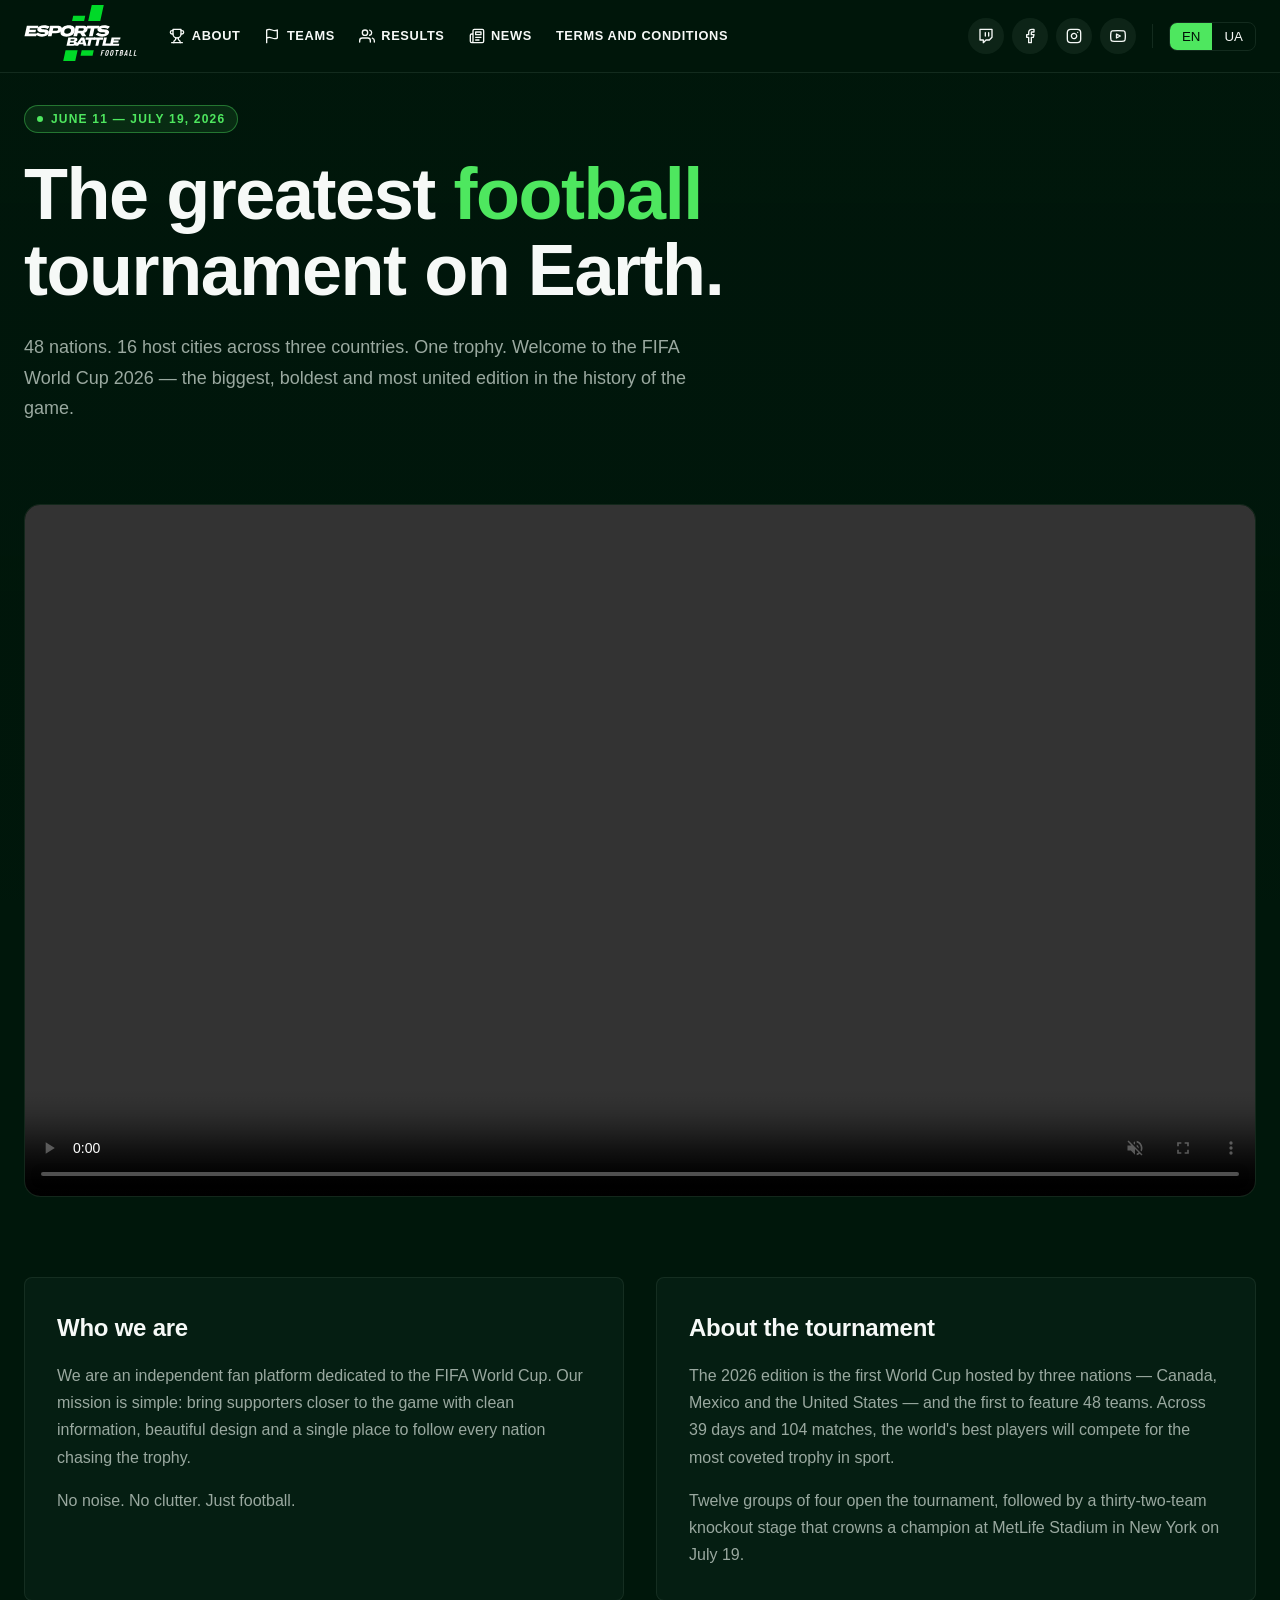
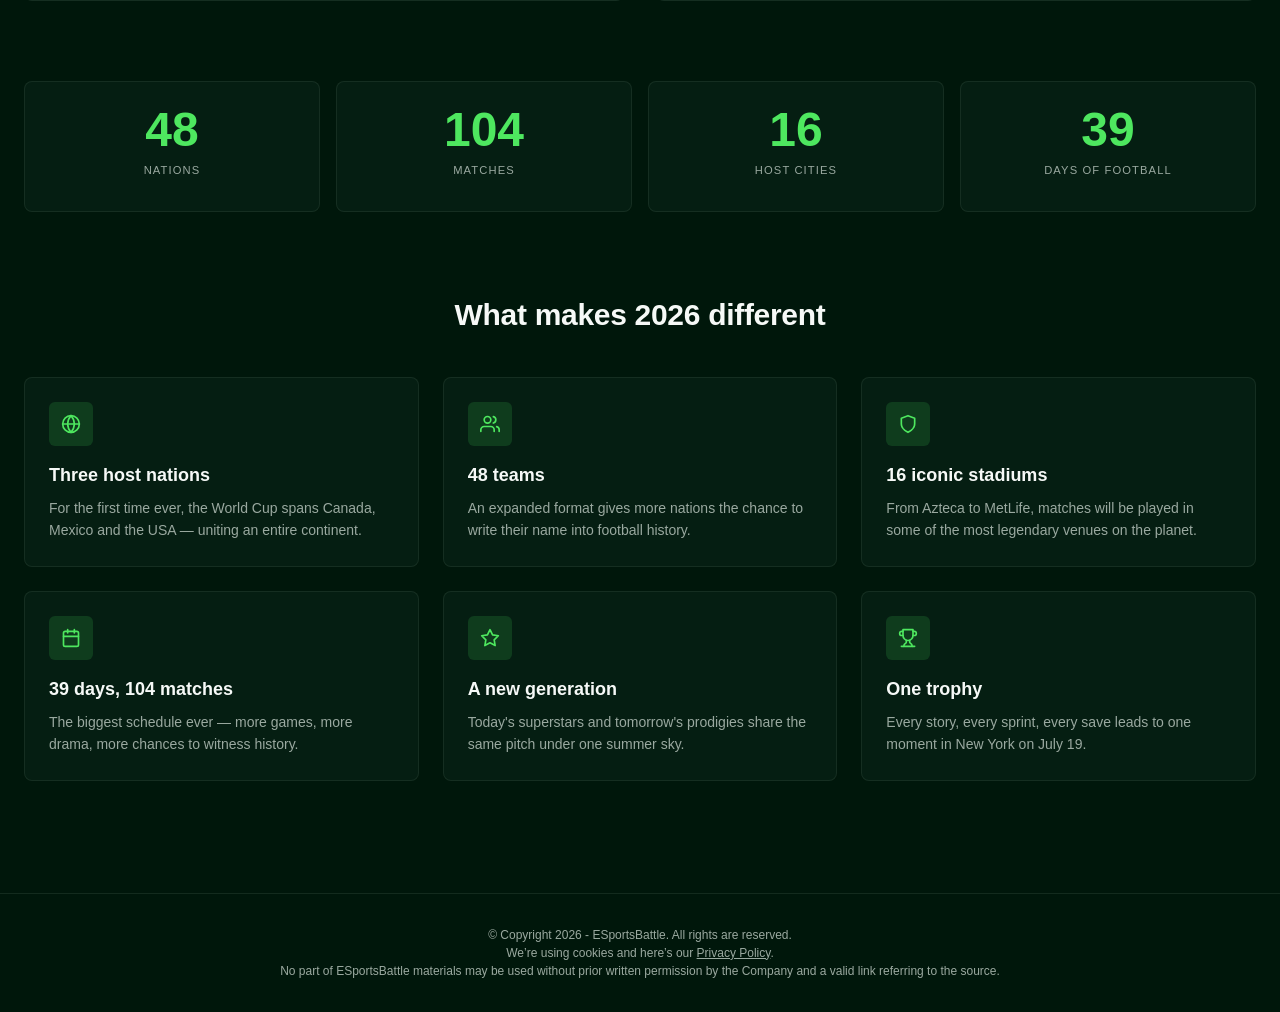
==== html/index.html @ b27f386c "1" ====
<!DOCTYPE html>
<html lang="en">
<head>
  <meta charset="UTF-8" />
  <meta name="viewport" content="width=device-width, initial-scale=1.0" />
  <title>ESportsBattle World Cup Championship 2026</title>
  <meta name="description" content="Discover the FIFA World Cup 2026: 48 nations, 16 host cities across three countries, and one month of unforgettable football." />
  <link rel="icon" type="image/svg+xml" href="../assets/favico.ico" />
  <link rel="stylesheet" href="../css/styles.css" />
</head>
<body id="top">

  <div class="bg-fixed"></div>

  <header>
    <div class="header-inner">
      <a href="#top" class="logo" onclick="window.scrollTo({top:0,behavior:'smooth'});return false;">
        <img src="../assets/logo.svg" alt="Sportsbattle" />
      </a>

      <nav>
        <a href="#">
          <svg viewBox="0 0 24 24" fill="none" stroke="currentColor" stroke-width="2" stroke-linecap="round" stroke-linejoin="round">
            <path d="M6 9H4.5a2.5 2.5 0 0 1 0-5H6"/><path d="M18 9h1.5a2.5 2.5 0 0 0 0-5H18"/>
            <path d="M4 22h16"/><path d="M10 14.66V17c0 .55-.47.98-.97 1.21C7.85 18.75 7 20.24 7 22"/>
            <path d="M14 14.66V17c0 .55.47.98.97 1.21C16.15 18.75 17 20.24 17 22"/>
            <path d="M18 2H6v7a6 6 0 0 0 12 0V2z"/>
          </svg>
          ABOUT
        </a>
        <a href="teams.html">
          <svg viewBox="0 0 24 24" fill="none" stroke="currentColor" stroke-width="2" stroke-linecap="round" stroke-linejoin="round">
            <path d="M4 15s1-1 4-1 5 2 8 2 4-1 4-1V3s-1 1-4 1-5-2-8-2-4 1-4 1z"/><line x1="4" y1="22" x2="4" y2="15"/>
          </svg>
          TEAMS
        </a>
        <a href="players.html">
          <svg viewBox="0 0 24 24" fill="none" stroke="currentColor" stroke-width="2" stroke-linecap="round" stroke-linejoin="round">
            <path d="M17 21v-2a4 4 0 0 0-4-4H5a4 4 0 0 0-4 4v2"/><circle cx="9" cy="7" r="4"/>
            <path d="M23 21v-2a4 4 0 0 0-3-3.87"/><path d="M16 3.13a4 4 0 0 1 0 7.75"/>
          </svg>
          RESULTS
        </a>
        <a href="#">
          <svg viewBox="0 0 24 24" fill="none" stroke="currentColor" stroke-width="2" stroke-linecap="round" stroke-linejoin="round">
            <path d="M4 22h16a2 2 0 0 0 2-2V4a2 2 0 0 0-2-2H8a2 2 0 0 0-2 2v16a2 2 0 0 1-2 2Zm0 0a2 2 0 0 1-2-2v-9c0-1.1.9-2 2-2h2"/>
            <path d="M18 14h-8"/><path d="M15 18h-5"/><path d="M10 6h8v4h-8V6Z"/>
          </svg>
          NEWS
        </a>
        <a href="#">TERMS AND CONDITIONS</a>
      </nav>

      <div class="header-actions">
        <div class="social-links">
          <a href="https://twitch.tv" target="_blank" rel="noopener noreferrer" class="social-btn" aria-label="Twitch">
            <svg viewBox="0 0 24 24" fill="none" stroke="currentColor" stroke-width="2" stroke-linecap="round" stroke-linejoin="round">
              <path d="M21 2H3v16h5v4l4-4h5l4-4V2z"/><path d="M11 7v5M16 7v5"/>
            </svg>
          </a>
          <a href="https://www.facebook.com/ESportsBattle.Official" target="_blank" rel="noopener noreferrer" class="social-btn" aria-label="Facebook">
            <svg viewBox="0 0 24 24" fill="none" stroke="currentColor" stroke-width="2" stroke-linecap="round" stroke-linejoin="round">
              <path d="M18 2h-3a5 5 0 0 0-5 5v3H7v4h3v8h4v-8h3l1-4h-4V7a1 1 0 0 1 1-1h3z"/>
            </svg>
          </a>
          <a href="https://www.instagram.com/esportsbattle.official" target="_blank" rel="noopener noreferrer" class="social-btn" aria-label="Instagram">
            <svg viewBox="0 0 24 24" fill="none" stroke="currentColor" stroke-width="2" stroke-linecap="round" stroke-linejoin="round">
              <rect x="2" y="2" width="20" height="20" rx="5" ry="5"/>
              <path d="M16 11.37A4 4 0 1 1 12.63 8 4 4 0 0 1 16 11.37z"/>
              <line x1="17.5" y1="6.5" x2="17.51" y2="6.5"/>
            </svg>
          </a>
          <a href="https://www.youtube.com/channel/UCHNQsFRH6XcjrdtbL4humHQ" target="_blank" rel="noopener noreferrer" class="social-btn" aria-label="YouTube">
            <svg viewBox="0 0 24 24" fill="none" stroke="currentColor" stroke-width="2" stroke-linecap="round" stroke-linejoin="round">
              <path d="M22.54 6.42a2.78 2.78 0 0 0-1.95-1.96C18.88 4 12 4 12 4s-6.88 0-8.59.46a2.78 2.78 0 0 0-1.95 1.96A29 29 0 0 0 1 12a29 29 0 0 0 .46 5.58A2.78 2.78 0 0 0 3.41 19.54C5.12 20 12 20 12 20s6.88 0 8.59-.46a2.78 2.78 0 0 0 1.95-1.96A29 29 0 0 0 23 12a29 29 0 0 0-.46-5.58z"/>
              <polygon points="9.75 15.02 15.5 12 9.75 8.98 9.75 15.02"/>
            </svg>
          </a>
        </div>
        <div class="divider"></div>
        <div class="lang-switcher">
          <button class="lang-btn active" data-lang="EN">EN</button>
          <button class="lang-btn" data-lang="UA">UA</button>
        </div>
      </div>
    </div>
  </header>

  <section class="hero">
    <div class="hero-inner">
      <div class="badge">
        <span class="badge-dot"></span>
        <span id="badge-text">June 11 — July 19, 2026</span>
      </div>
      <h1 id="hero-title">The greatest <span>football</span> tournament on Earth.</h1>
      <p id="hero-desc">
        48 nations. 16 host cities across three countries. One trophy.
        Welcome to the FIFA World Cup 2026 — the biggest, boldest and most
        united edition in the history of the game.
      </p>
    </div>
  </section>

  <section class="video-section container">
    <div class="video-wrapper">
      <video autoplay muted loop controls playsinline>
        <source src="../assets/promo.mp4" type="video/mp4">
      </video>
      <div class="video-placeholder" style="display:none">
        <div class="video-play-icon">
          <svg viewBox="0 0 24 24" fill="currentColor">
            <polygon points="5 3 19 12 5 21 5 3"/>
          </svg>
        </div>
        <p class="video-placeholder-text">Video coming soon</p>
      </div>
    </div> 
  </section>

  <section class="about container">
    <div class="about-grid">
      <div class="card">
        <h2 id="who-title">Who we are</h2>
        <p id="who-p1">We are an independent fan platform dedicated to the FIFA World Cup. Our mission is simple: bring supporters closer to the game with clean information, beautiful design and a single place to follow every nation chasing the trophy.</p>
        <p id="who-p2">No noise. No clutter. Just football.</p>
      </div>
      <div class="card">
        <h2 id="about-title">About the tournament</h2>
        <p id="about-p1">The 2026 edition is the first World Cup hosted by three nations — Canada, Mexico and the United States — and the first to feature 48 teams. Across 39 days and 104 matches, the world's best players will compete for the most coveted trophy in sport.</p>
        <p id="about-p2">Twelve groups of four open the tournament, followed by a thirty-two-team knockout stage that crowns a champion at MetLife Stadium in New York on July 19.</p>
      </div>
    </div>
  </section>

  <section class="stats container">
    <div class="stats-grid">
      <div class="stat-card"><div class="value">48</div><div class="label">Nations</div></div>
      <div class="stat-card"><div class="value">104</div><div class="label">Matches</div></div>
      <div class="stat-card"><div class="value">16</div><div class="label">Host Cities</div></div>
      <div class="stat-card"><div class="value">39</div><div class="label">Days of Football</div></div>
    </div>
  </section>

  <section class="pillars container">
    <h2 id="pillars-title">What makes 2026 different</h2>
    <div class="pillars-grid">

      <div class="pillar-card">
        <div class="pillar-icon">
          <svg viewBox="0 0 24 24" fill="none" stroke="currentColor" stroke-width="2" stroke-linecap="round" stroke-linejoin="round">
            <circle cx="12" cy="12" r="10"/><line x1="2" y1="12" x2="22" y2="12"/>
            <path d="M12 2a15.3 15.3 0 0 1 4 10 15.3 15.3 0 0 1-4 10 15.3 15.3 0 0 1-4-10 15.3 15.3 0 0 1 4-10z"/>
          </svg>
        </div>
        <h3>Three host nations</h3>
        <p>For the first time ever, the World Cup spans Canada, Mexico and the USA — uniting an entire continent.</p>
      </div>

      <div class="pillar-card">
        <div class="pillar-icon">
          <svg viewBox="0 0 24 24" fill="none" stroke="currentColor" stroke-width="2" stroke-linecap="round" stroke-linejoin="round">
            <path d="M17 21v-2a4 4 0 0 0-4-4H5a4 4 0 0 0-4 4v2"/><circle cx="9" cy="7" r="4"/>
            <path d="M23 21v-2a4 4 0 0 0-3-3.87"/><path d="M16 3.13a4 4 0 0 1 0 7.75"/>
          </svg>
        </div>
        <h3>48 teams</h3>
        <p>An expanded format gives more nations the chance to write their name into football history.</p>
      </div>

      <div class="pillar-card">
        <div class="pillar-icon">
          <svg viewBox="0 0 24 24" fill="none" stroke="currentColor" stroke-width="2" stroke-linecap="round" stroke-linejoin="round">
            <path d="M12 22s8-4 8-10V5l-8-3-8 3v7c0 6 8 10 8 10z"/>
          </svg>
        </div>
        <h3>16 iconic stadiums</h3>
        <p>From Azteca to MetLife, matches will be played in some of the most legendary venues on the planet.</p>
      </div>

      <div class="pillar-card">
        <div class="pillar-icon">
          <svg viewBox="0 0 24 24" fill="none" stroke="currentColor" stroke-width="2" stroke-linecap="round" stroke-linejoin="round">
            <rect x="3" y="4" width="18" height="18" rx="2" ry="2"/><line x1="16" y1="2" x2="16" y2="6"/>
            <line x1="8" y1="2" x2="8" y2="6"/><line x1="3" y1="10" x2="21" y2="10"/>
          </svg>
        </div>
        <h3>39 days, 104 matches</h3>
        <p>The biggest schedule ever — more games, more drama, more chances to witness history.</p>
      </div>

      <div class="pillar-card">
        <div class="pillar-icon">
          <svg viewBox="0 0 24 24" fill="none" stroke="currentColor" stroke-width="2" stroke-linecap="round" stroke-linejoin="round">
            <polygon points="12 2 15.09 8.26 22 9.27 17 14.14 18.18 21.02 12 17.77 5.82 21.02 7 14.14 2 9.27 8.91 8.26 12 2"/>
          </svg>
        </div>
        <h3>A new generation</h3>
        <p>Today's superstars and tomorrow's prodigies share the same pitch under one summer sky.</p>
      </div>

      <div class="pillar-card">
        <div class="pillar-icon">
          <svg viewBox="0 0 24 24" fill="none" stroke="currentColor" stroke-width="2" stroke-linecap="round" stroke-linejoin="round">
            <path d="M6 9H4.5a2.5 2.5 0 0 1 0-5H6"/><path d="M18 9h1.5a2.5 2.5 0 0 0 0-5H18"/>
            <path d="M4 22h16"/><path d="M10 14.66V17c0 .55-.47.98-.97 1.21C7.85 18.75 7 20.24 7 22"/>
            <path d="M14 14.66V17c0 .55.47.98.97 1.21C16.15 18.75 17 20.24 17 22"/>
            <path d="M18 2H6v7a6 6 0 0 0 12 0V2z"/>
          </svg>
        </div>
        <h3>One trophy</h3>
        <p>Every story, every sprint, every save leads to one moment in New York on July 19.</p>
      </div>

    </div>
  </section>

  <footer>
    <span id="footer-text">© Copyright 2026 - ESportsBattle. All rights are reserved.<br/>
     We’re using cookies and here’s our <a href="https://football.esportsbattle.com/en/privacy-policy" target="_blank" rel="noopener noreferrer" style="text-decoration: underline;">Privacy Policy</a>.<br/>
     No part of ESportsBattle materials may be used without prior written permission by the Company and a valid link referring to the source.</span>
  </footer>

  <button class="scroll-top" id="scrollTopBtn" aria-label="Scroll to top" onclick="window.scrollTo({top:0,behavior:'smooth'})">
    <svg viewBox="0 0 24 24" fill="none" stroke="currentColor" stroke-width="2.5" stroke-linecap="round" stroke-linejoin="round">
      <polyline points="18 15 12 9 6 15"/>
    </svg>
  </button>

  <script src="../js/script.js"></script>
</body>
</html>
---- css/styles.css ----
:root {
  --radius: 0.5rem;
  --background: oklch(0.18 0.04 160);
  --foreground: oklch(0.98 0.005 160);
  --card: oklch(0.22 0.04 160 / 0.85);
  --primary: oklch(0.82 0.22 145);
  --primary-foreground: oklch(0.15 0.04 160);
  --secondary: oklch(0.28 0.04 160);
  --muted-foreground: oklch(0.72 0.02 160);
  --border: oklch(0.35 0.04 160 / 0.5);
}

*, *::before, *::after { box-sizing: border-box; margin: 0; padding: 0; }
html { scroll-behavior: smooth; }
body {
  font-family: -apple-system, BlinkMacSystemFont, 'Segoe UI', Roboto, sans-serif;
  background-color: var(--background);
  color: var(--foreground);
  min-height: 100vh;
  line-height: 1.5;
}
a { color: inherit; text-decoration: none; }
button { cursor: pointer; font-family: inherit; }

.bg-fixed {
  position: fixed; inset: 0; z-index: -10;
  background-image:
    linear-gradient(to bottom, oklch(0.18 0.04 160 / 0.85), oklch(0.18 0.04 160 / 0.95)),
    url('assets/stadium-bg.jpg');
  background-size: cover; background-position: center;
}

header {
  position: sticky; top: 0; z-index: 50;
  border-bottom: 1px solid var(--border);
  background: oklch(0.18 0.04 160 / 0.8);
  backdrop-filter: blur(12px);
}
.header-inner {
  max-width: 1280px; margin: 0 auto; padding: 0 1.5rem;
  display: flex; align-items: center; gap: 2rem;
  height: 4.5rem;
}
.logo { transition: opacity 0.2s; flex-shrink: 0; }
.logo:hover { opacity: 0.8; }
.logo img { height: 3.5rem; width: auto; }

nav {
  display: flex; align-items: center; gap: 1.5rem;
  flex: 1; flex-wrap: wrap;
}
nav a {
  font-size: 0.8rem; font-weight: 700; letter-spacing: 0.05em;
  display: flex; align-items: center; gap: 0.4rem;
  color: var(--foreground); transition: color 0.2s; white-space: nowrap;
}
nav a:hover { color: var(--primary); }
nav a svg { width: 1rem; height: 1rem; }

.header-actions { display: flex; align-items: center; gap: 0.75rem; flex-shrink: 0; }
.social-links { display: flex; align-items: center; gap: 0.5rem; }
.social-btn {
  width: 2.25rem; height: 2.25rem; border-radius: 50%;
  background: oklch(0.28 0.04 160 / 0.6);
  display: flex; align-items: center; justify-content: center;
  border: none; color: var(--foreground); transition: background 0.2s, color 0.2s;
}
.social-btn:hover { background: var(--primary); color: var(--primary-foreground); }
.social-btn svg { width: 1rem; height: 1rem; }
.divider { width: 1px; height: 1.5rem; background: var(--border); margin: 0 0.25rem; }

.lang-switcher {
  display: flex; border: 1px solid var(--border);
  border-radius: var(--radius); overflow: hidden;
  font-size: 0.875rem; font-weight: 700;
}
.lang-btn { padding: 0.375rem 0.75rem; background: transparent; border: none; color: var(--foreground); transition: background 0.2s, color 0.2s; }
.lang-btn.active { background: var(--primary); color: var(--primary-foreground); }
.lang-btn:not(.active):hover { background: oklch(0.28 0.04 160 / 0.6); }

.container { max-width: 1280px; margin: 0 auto; padding: 0 1.5rem; }

.hero { padding: 1.5rem 1.5rem 4rem; max-width: 1280px; margin: 0 auto; }
@media (min-width: 768px) { .hero { padding: 2rem 1.5rem 5rem; } }
.hero-inner { max-width: 48rem; }
.badge {
  display: inline-flex; align-items: center; gap: 0.5rem;
  padding: 0.25rem 0.75rem; border-radius: 9999px;
  border: 1px solid oklch(0.82 0.22 145 / 0.4);
  background: oklch(0.82 0.22 145 / 0.1);
  color: var(--primary); font-size: 0.75rem; font-weight: 700;
  letter-spacing: 0.1em; text-transform: uppercase;
}
.badge-dot {
  width: 0.375rem; height: 0.375rem; border-radius: 50%;
  background: var(--primary); animation: pulse 2s infinite;
}
@keyframes pulse { 0%, 100% { opacity: 1; } 50% { opacity: 0.4; } }
.hero h1 {
  margin-top: 1.5rem; font-size: clamp(2.5rem, 7vw, 4.5rem);
  font-weight: 900; letter-spacing: -0.02em; line-height: 1.05;
}
.hero h1 span { color: var(--primary); }
.hero p { margin-top: 1.5rem; font-size: 1.125rem; color: var(--muted-foreground); max-width: 42rem; line-height: 1.7; }

.video-section { padding-bottom: 5rem; }
.video-wrapper {
  border-radius: calc(var(--radius) * 2);
  overflow: hidden;
  border: 1px solid var(--border);
  background: oklch(0.14 0.04 160);
  aspect-ratio: 16 / 9;
  position: relative;
}
.video-wrapper iframe,
.video-wrapper video {
  width: 100%; height: 100%; display: block; border: none;
}
.video-placeholder {
  position: absolute; inset: 0;
  display: flex; flex-direction: column; align-items: center; justify-content: center;
  gap: 1.25rem; background: oklch(0.14 0.04 160);
}
.video-play-icon {
  width: 5rem; height: 5rem; border-radius: 50%;
  background: oklch(0.82 0.22 145 / 0.15);
  border: 2px solid oklch(0.82 0.22 145 / 0.4);
  display: flex; align-items: center; justify-content: center;
  color: var(--primary);
}
.video-play-icon svg { width: 2rem; height: 2rem; margin-left: 4px; }
.video-placeholder-text {
  font-size: 0.875rem; color: var(--muted-foreground);
  letter-spacing: 0.05em; text-transform: uppercase; font-weight: 600;
}

.about { padding-bottom: 5rem; }
.about-grid { display: grid; gap: 2rem; }
@media (min-width: 768px) { .about-grid { grid-template-columns: 1fr 1fr; } }
.card {
  border-radius: var(--radius); border: 1px solid var(--border);
  background: var(--card); backdrop-filter: blur(12px); padding: 2rem;
}
.card h2 { font-size: 1.5rem; font-weight: 900; letter-spacing: -0.01em; margin-bottom: 1rem; }
.card p { color: var(--muted-foreground); line-height: 1.7; }
.card p + p { margin-top: 1rem; }

.stats { padding-bottom: 5rem; }
.stats-grid { display: grid; grid-template-columns: 1fr 1fr; gap: 1rem; }
@media (min-width: 768px) { .stats-grid { grid-template-columns: repeat(4, 1fr); } }
.stat-card {
  border-radius: var(--radius); border: 1px solid var(--border);
  background: var(--card); backdrop-filter: blur(12px);
  padding: 1.5rem 1rem 2rem; text-align: center;
}
.stat-card .value { font-size: 3rem; font-weight: 900; color: var(--primary); line-height: 1; }
.stat-card .label { font-size: 0.7rem; text-transform: uppercase; letter-spacing: 0.1em; color: var(--muted-foreground); margin-top: 0.5rem; }

.pillars { padding-bottom: 5rem; }
.pillars h2 { font-size: 1.875rem; font-weight: 900; letter-spacing: -0.01em; text-align: center; margin-bottom: 2.5rem; }
.pillars-grid { display: grid; gap: 1.5rem; }
@media (min-width: 768px) { .pillars-grid { grid-template-columns: repeat(3, 1fr); } }
.pillar-card {
  border-radius: var(--radius); border: 1px solid var(--border);
  background: var(--card); backdrop-filter: blur(12px);
  padding: 1.5rem; transition: border-color 0.2s;
}
.pillar-card:hover { border-color: oklch(0.82 0.22 145 / 0.5); }
.pillar-icon {
  width: 2.75rem; height: 2.75rem; border-radius: calc(var(--radius) - 2px);
  background: oklch(0.82 0.22 145 / 0.15); color: var(--primary);
  display: flex; align-items: center; justify-content: center; margin-bottom: 1rem;
}
.pillar-icon svg { width: 1.25rem; height: 1.25rem; }
.pillar-card h3 { font-weight: 700; font-size: 1.125rem; margin-bottom: 0.5rem; }
.pillar-card p { font-size: 0.875rem; color: var(--muted-foreground); line-height: 1.6; }

footer {
  border-top: 1px solid var(--border); margin-top: 2rem;
  padding: 2rem; text-align: center;
  font-size: 0.75rem; color: var(--muted-foreground);
}

@media (max-width: 767px) { .header-actions { display: none; } }

.scroll-top {
  position: fixed; bottom: 2rem; right: 2rem; z-index: 100;
  width: 3rem; height: 3rem; border-radius: 50%;
  border: 1px solid var(--border);
  background: oklch(0.22 0.04 160 / 0.9);
  color: var(--primary);
  display: flex; align-items: center; justify-content: center;
  backdrop-filter: blur(12px); cursor: pointer;
  opacity: 0; pointer-events: none; transform: translateY(10px);
  transition: opacity 0.3s, transform 0.3s, background 0.2s;
}
.scroll-top.visible { opacity: 1; pointer-events: auto; transform: translateY(0); }
.scroll-top:hover { background: var(--primary); color: var(--primary-foreground); }
.scroll-top svg { width: 1.25rem; height: 1.25rem; }
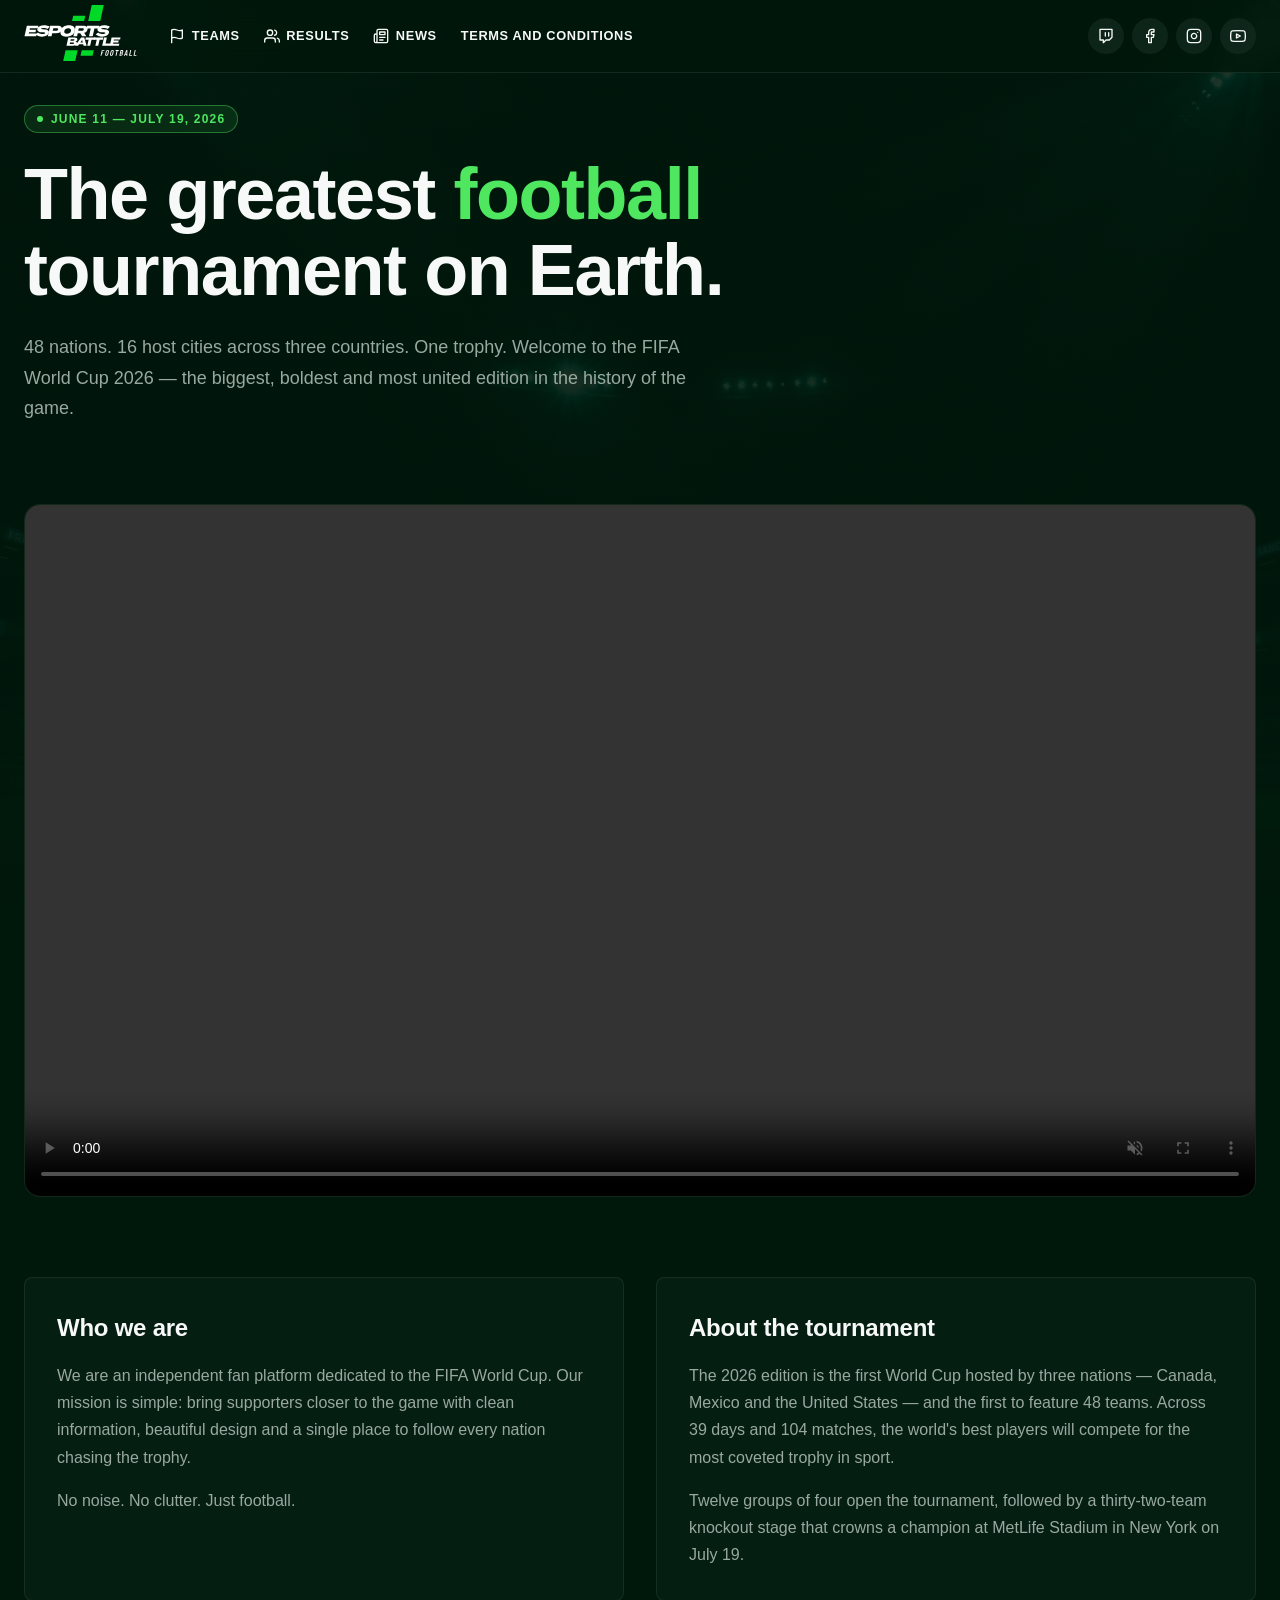
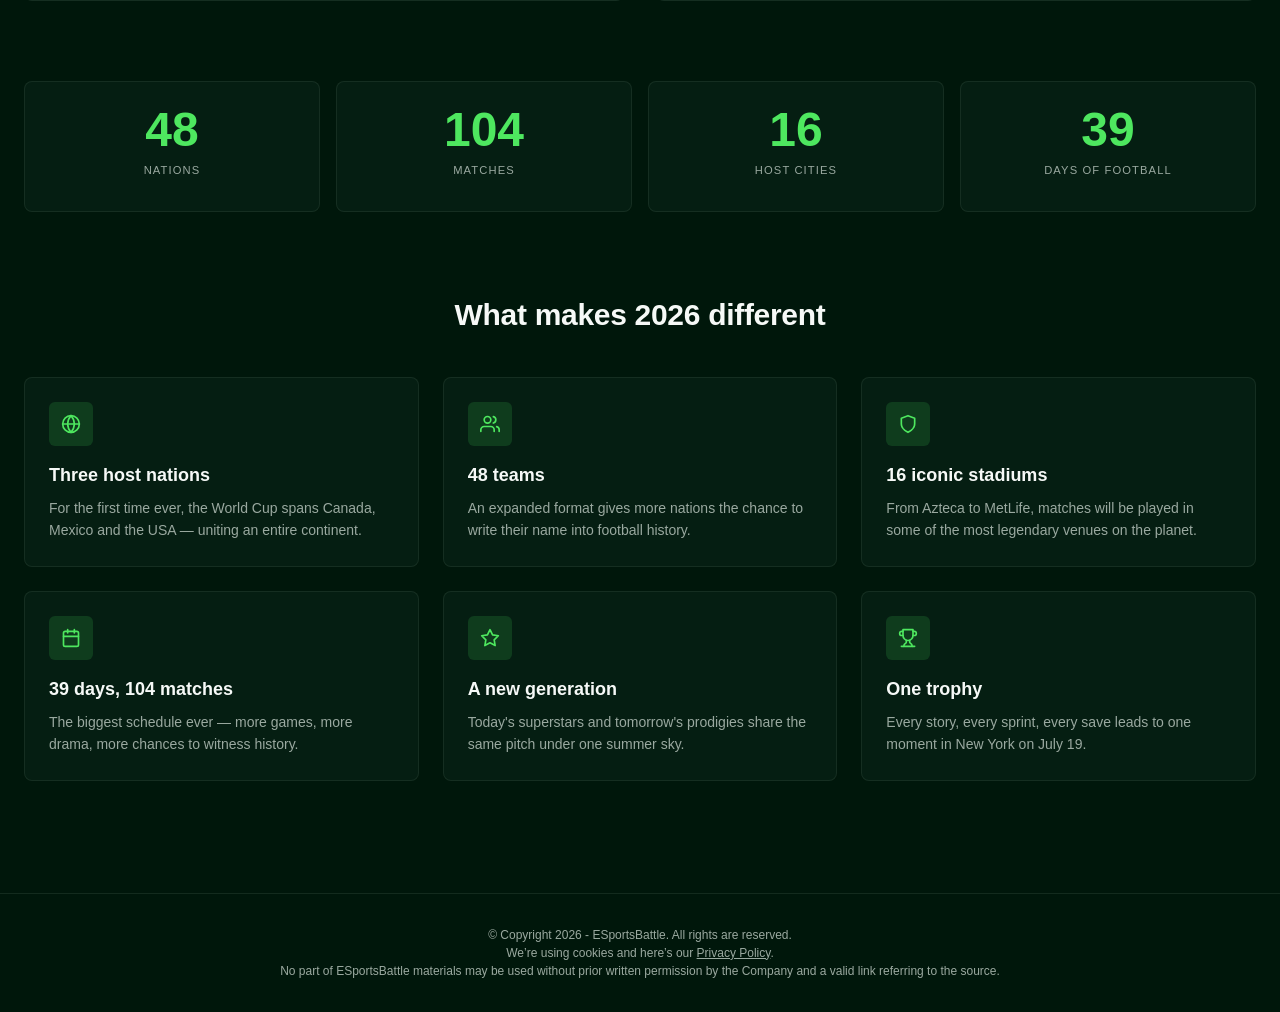
==== commit f115aa92: "123" ====
--- a/html/index.html
+++ b/html/index.html
@@ -19,15 +19,6 @@
       </a>
 
       <nav>
-        <a href="#">
-          <svg viewBox="0 0 24 24" fill="none" stroke="currentColor" stroke-width="2" stroke-linecap="round" stroke-linejoin="round">
-            <path d="M6 9H4.5a2.5 2.5 0 0 1 0-5H6"/><path d="M18 9h1.5a2.5 2.5 0 0 0 0-5H18"/>
-            <path d="M4 22h16"/><path d="M10 14.66V17c0 .55-.47.98-.97 1.21C7.85 18.75 7 20.24 7 22"/>
-            <path d="M14 14.66V17c0 .55.47.98.97 1.21C16.15 18.75 17 20.24 17 22"/>
-            <path d="M18 2H6v7a6 6 0 0 0 12 0V2z"/>
-          </svg>
-          ABOUT
-        </a>
         <a href="teams.html">
           <svg viewBox="0 0 24 24" fill="none" stroke="currentColor" stroke-width="2" stroke-linecap="round" stroke-linejoin="round">
             <path d="M4 15s1-1 4-1 5 2 8 2 4-1 4-1V3s-1 1-4 1-5-2-8-2-4 1-4 1z"/><line x1="4" y1="22" x2="4" y2="15"/>
@@ -48,7 +39,7 @@
           </svg>
           NEWS
         </a>
-        <a href="#">TERMS AND CONDITIONS</a>
+        <a href="terms.html">TERMS AND CONDITIONS</a>
       </nav>
 
       <div class="header-actions">
@@ -76,11 +67,6 @@
               <polygon points="9.75 15.02 15.5 12 9.75 8.98 9.75 15.02"/>
             </svg>
           </a>
-        </div>
-        <div class="divider"></div>
-        <div class="lang-switcher">
-          <button class="lang-btn active" data-lang="EN">EN</button>
-          <button class="lang-btn" data-lang="UA">UA</button>
         </div>
       </div>
     </div>
--- a/css/styles.css
+++ b/css/styles.css
@@ -26,7 +26,7 @@
   position: fixed; inset: 0; z-index: -10;
   background-image:
     linear-gradient(to bottom, oklch(0.18 0.04 160 / 0.85), oklch(0.18 0.04 160 / 0.95)),
-    url('assets/stadium-bg.jpg');
+    url('../assets/stadium-bg.jpg');
   background-size: cover; background-position: center;
 }
 
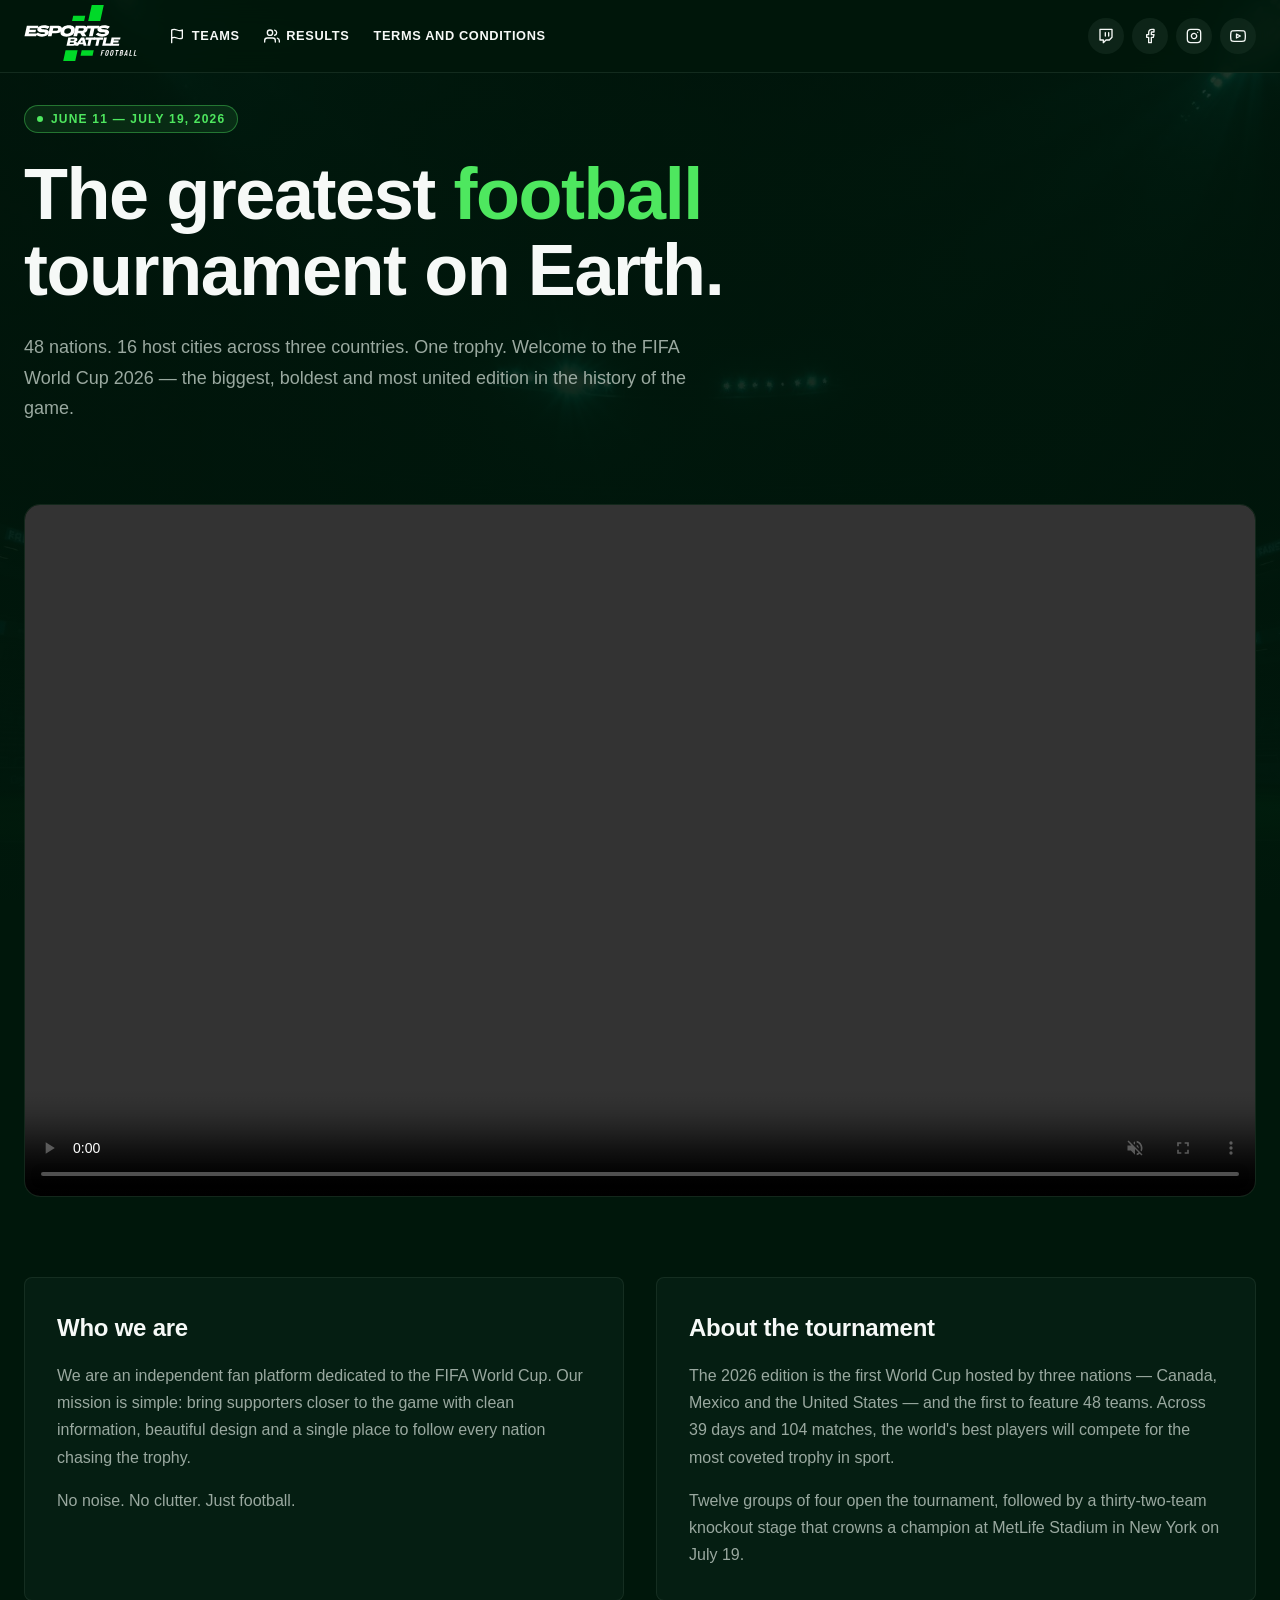
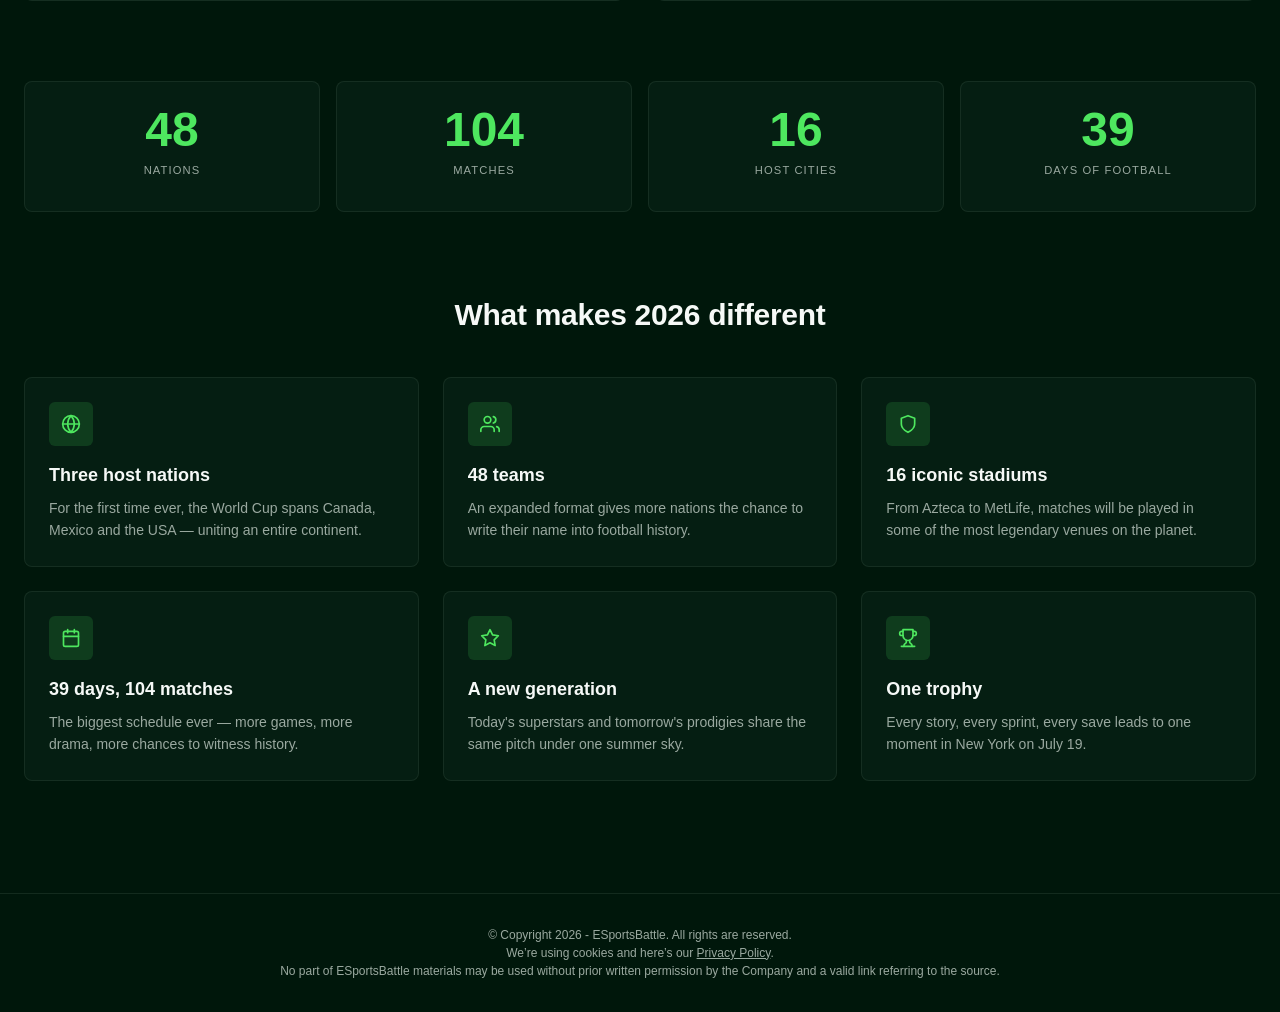
==== commit 3f9ac4c4: "hot-fixe landing page" ====
--- a/html/index.html
+++ b/html/index.html
@@ -25,19 +25,12 @@
           </svg>
           TEAMS
         </a>
-        <a href="players.html">
+        <a href="results.html">
           <svg viewBox="0 0 24 24" fill="none" stroke="currentColor" stroke-width="2" stroke-linecap="round" stroke-linejoin="round">
             <path d="M17 21v-2a4 4 0 0 0-4-4H5a4 4 0 0 0-4 4v2"/><circle cx="9" cy="7" r="4"/>
             <path d="M23 21v-2a4 4 0 0 0-3-3.87"/><path d="M16 3.13a4 4 0 0 1 0 7.75"/>
           </svg>
           RESULTS
-        </a>
-        <a href="#">
-          <svg viewBox="0 0 24 24" fill="none" stroke="currentColor" stroke-width="2" stroke-linecap="round" stroke-linejoin="round">
-            <path d="M4 22h16a2 2 0 0 0 2-2V4a2 2 0 0 0-2-2H8a2 2 0 0 0-2 2v16a2 2 0 0 1-2 2Zm0 0a2 2 0 0 1-2-2v-9c0-1.1.9-2 2-2h2"/>
-            <path d="M18 14h-8"/><path d="M15 18h-5"/><path d="M10 6h8v4h-8V6Z"/>
-          </svg>
-          NEWS
         </a>
         <a href="terms.html">TERMS AND CONDITIONS</a>
       </nav>
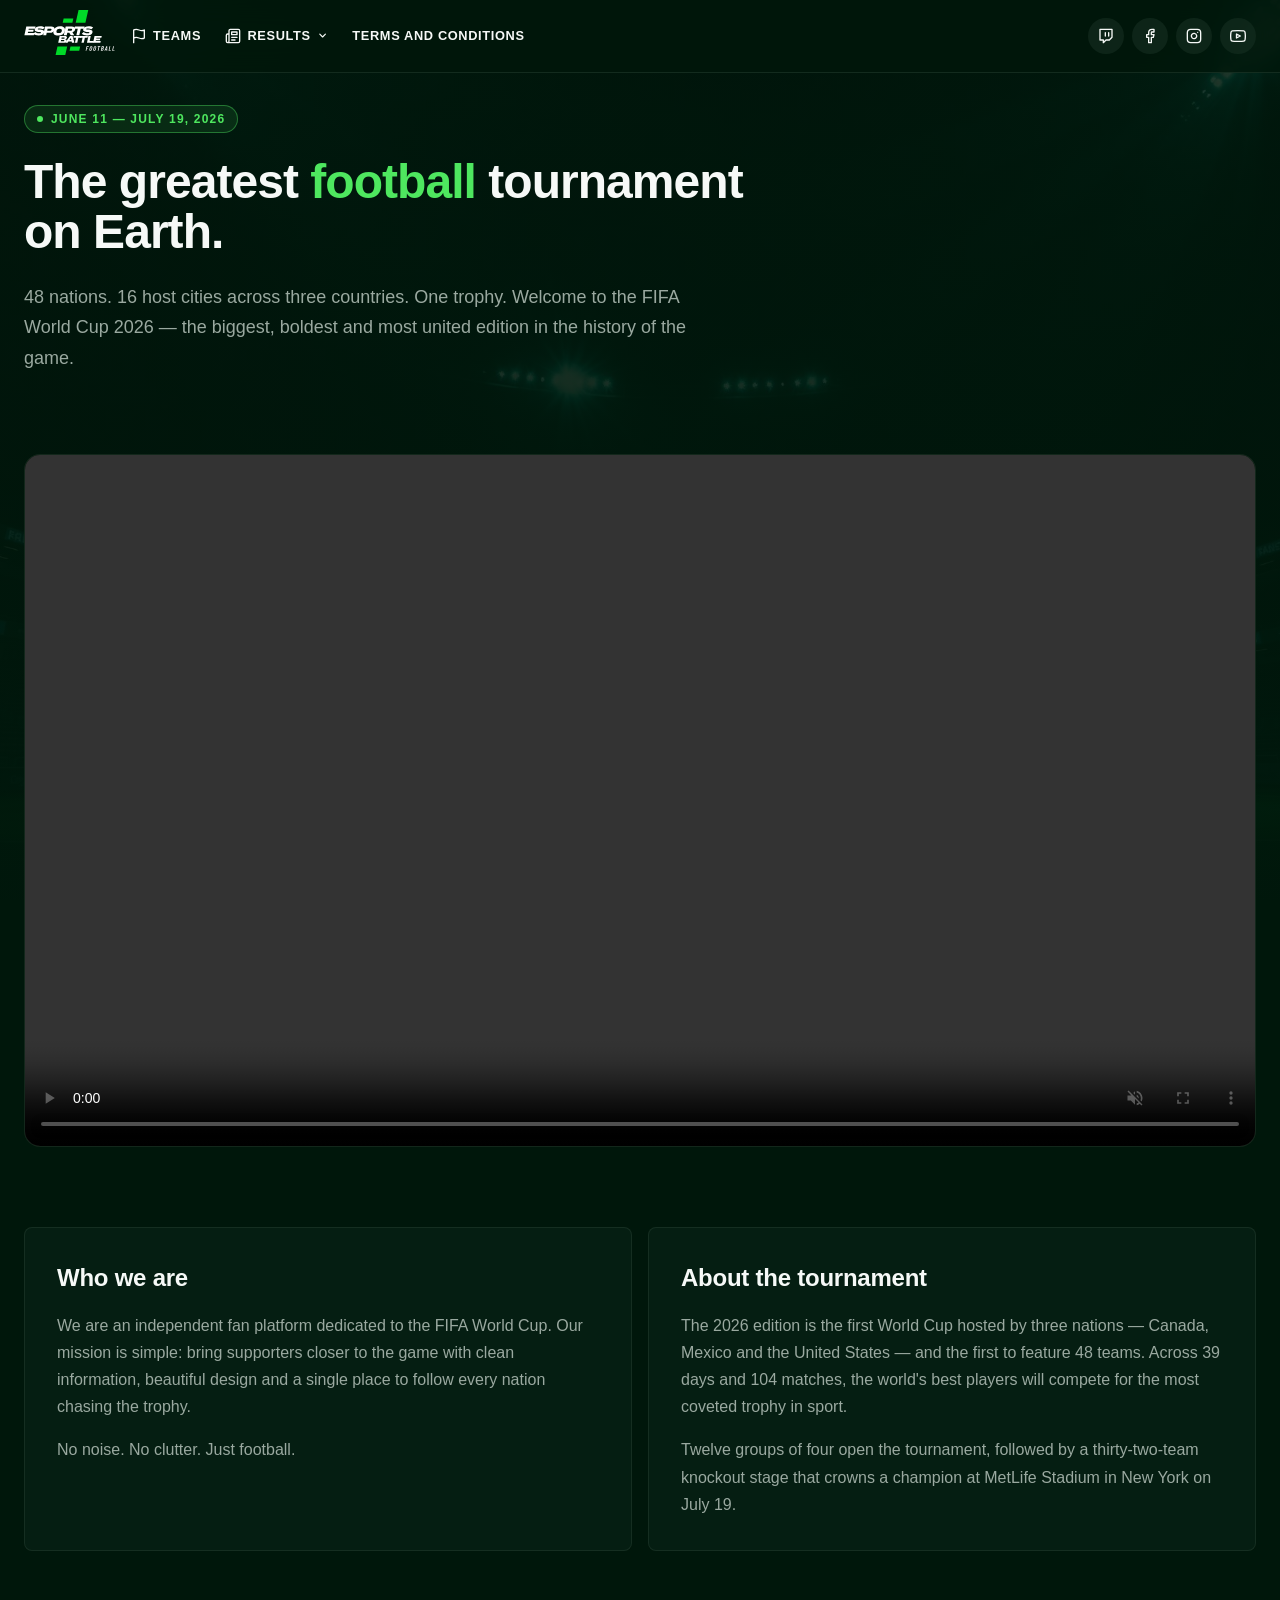
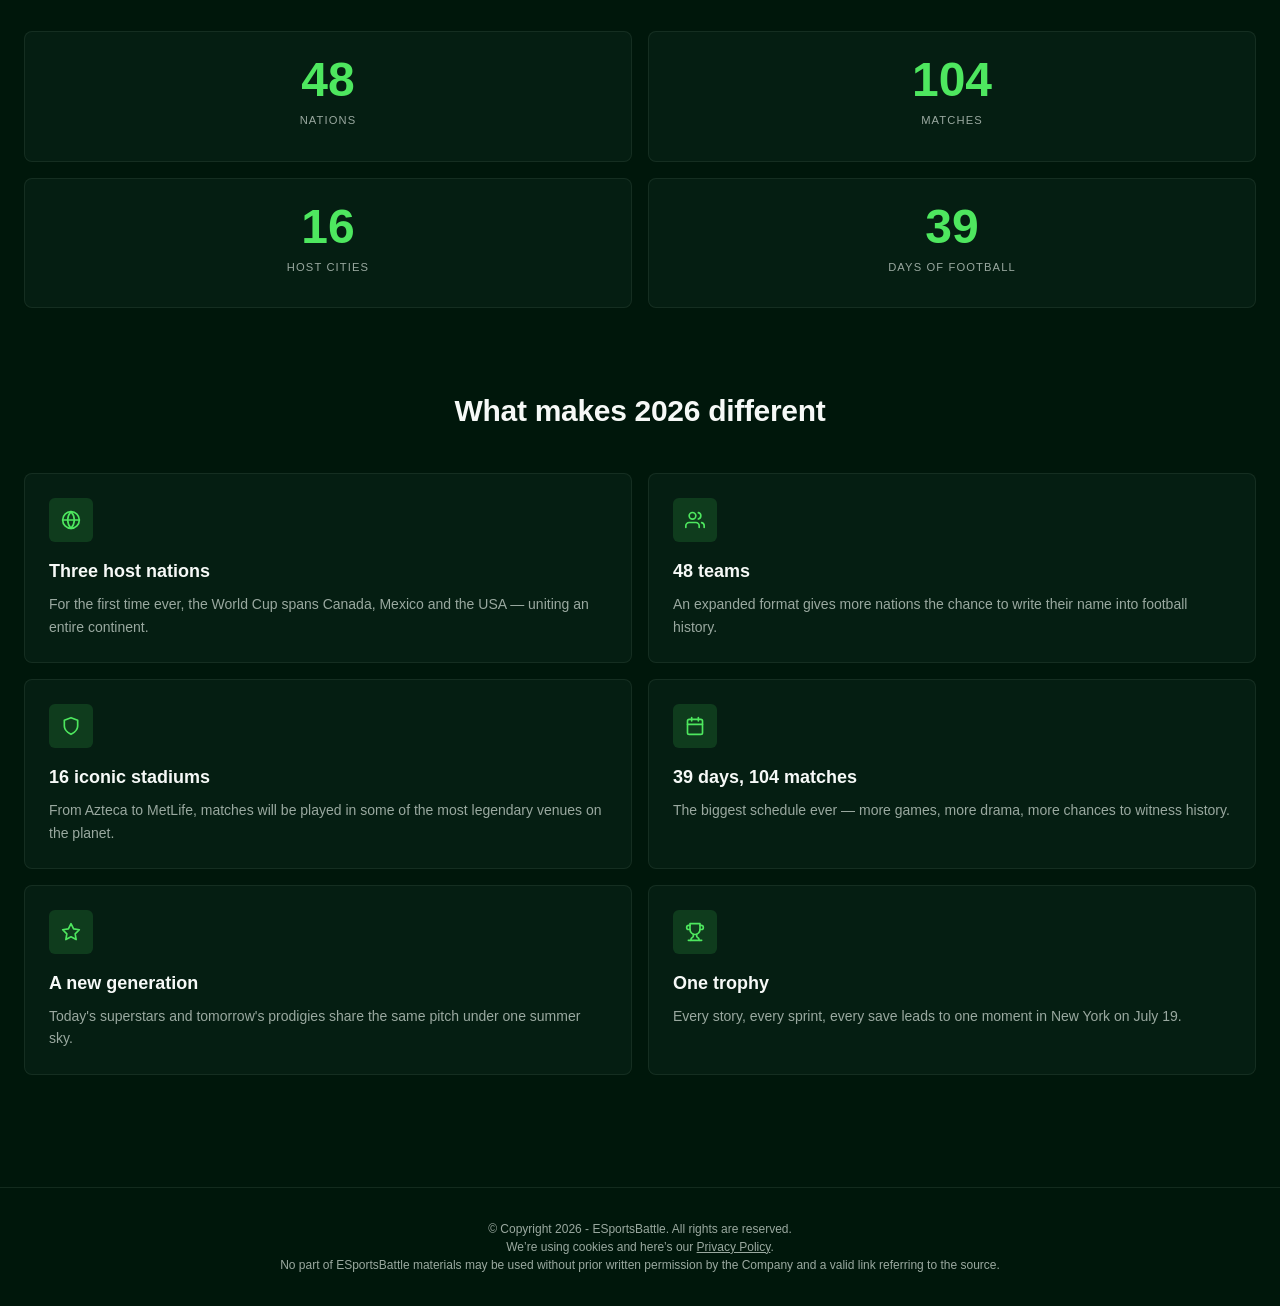
==== commit db596ce4: "1" ====
--- a/html/index.html
+++ b/html/index.html
@@ -25,16 +25,22 @@
           </svg>
           TEAMS
         </a>
-        <a href="results.html">
-          <svg viewBox="0 0 24 24" fill="none" stroke="currentColor" stroke-width="2" stroke-linecap="round" stroke-linejoin="round">
-            <path d="M17 21v-2a4 4 0 0 0-4-4H5a4 4 0 0 0-4 4v2"/><circle cx="9" cy="7" r="4"/>
-            <path d="M23 21v-2a4 4 0 0 0-3-3.87"/><path d="M16 3.13a4 4 0 0 1 0 7.75"/>
-          </svg>
-          RESULTS
-        </a>
+        <div class="nav-dropdown">
+          <span class="nav-dropdown-toggle">
+            <svg viewBox="0 0 24 24" fill="none" stroke="currentColor" stroke-width="2" stroke-linecap="round" stroke-linejoin="round" style="width:1rem;height:1rem"><path d="M4 22h16a2 2 0 0 0 2-2V4a2 2 0 0 0-2-2H8a2 2 0 0 0-2 2v16a2 2 0 0 1-2 2Zm0 0a2 2 0 0 1-2-2v-9c0-1.1.9-2 2-2h2"/><path d="M18 14h-8"/><path d="M15 18h-5"/><path d="M10 6h8v4h-8V6Z"/></svg>
+            RESULTS
+            <svg class="chevron" viewBox="0 0 24 24" fill="none" stroke="currentColor" stroke-width="2.5" stroke-linecap="round" stroke-linejoin="round"><polyline points="6 9 12 15 18 9"/></svg>
+          </span>
+          <div class="nav-dropdown-menu">
+            <a href="results.html#group">Group Stage</a>
+            <a href="results.html#bracket">Bracket</a>
+          </div>
+        </div>
         <a href="terms.html">TERMS AND CONDITIONS</a>
       </nav>
-
+      <button class="hamburger" id="hamburger" aria-label="Menu">
+        <span></span><span></span><span></span>
+      </button>
       <div class="header-actions">
         <div class="social-links">
           <a href="https://twitch.tv" target="_blank" rel="noopener noreferrer" class="social-btn" aria-label="Twitch">
@@ -206,5 +212,7 @@
   </button>
 
   <script src="../js/script.js"></script>
+  <script src="js/nav.js"></script>
 </body>
 </html>
+                                                                                                                                                                                                                                                                                                                                                                                                                                
--- a/css/styles.css
+++ b/css/styles.css
@@ -181,7 +181,45 @@
   font-size: 0.75rem; color: var(--muted-foreground);
 }
 
-@media (max-width: 767px) { .header-actions { display: none; } }
+/* ── Hamburger button ── */
+.hamburger {
+  display: none; flex-direction: column; justify-content: center; gap: 5px;
+  width: 2.2rem; height: 2.2rem; background: transparent; border: none;
+  cursor: pointer; padding: 0.3rem; margin-left: auto; flex-shrink: 0;
+}
+.hamburger span {
+  display: block; width: 100%; height: 2px;
+  background: var(--foreground); border-radius: 2px;
+  transition: all 0.25s;
+}
+.hamburger.open span:nth-child(1) { transform: translateY(7px) rotate(45deg); }
+.hamburger.open span:nth-child(2) { opacity: 0; }
+.hamburger.open span:nth-child(3) { transform: translateY(-7px) rotate(-45deg); }
+
+@media (max-width: 767px) {
+  .header-actions { display: none; }
+  .hamburger { display: flex; }
+
+  nav {
+    display: none;
+    position: fixed; inset: 4.5rem 0 0 0; z-index: 49;
+    flex-direction: column; align-items: flex-start;
+    gap: 0; padding: 1rem 0;
+    background: oklch(0.14 0.03 160 / 0.97);
+    backdrop-filter: blur(16px);
+    border-top: 1px solid var(--border);
+    overflow-y: auto;
+  }
+  nav.open { display: flex; }
+  nav a {
+    width: 100%; padding: 0.85rem 1.5rem;
+    font-size: 1rem; border-bottom: 1px solid var(--border);
+  }
+  nav a:last-child { border-bottom: none; }
+
+  .header-inner { gap: 1rem; }
+  .logo img { height: 2.8rem; }
+}
 
 .scroll-top {
   position: fixed; bottom: 2rem; right: 2rem; z-index: 100;
@@ -197,3 +235,103 @@
 .scroll-top.visible { opacity: 1; pointer-events: auto; transform: translateY(0); }
 .scroll-top:hover { background: var(--primary); color: var(--primary-foreground); }
 .scroll-top svg { width: 1.25rem; height: 1.25rem; }
+    position: fixed; inset: 4.5rem 0 0 0; z-index: 49;
+    flex-direction: column; align-items: flex-start;
+    gap: 0; padding: 1rem 0;
+    background: oklch(0.14 0.03 160 / 0.97);
+    backdrop-filter: blur(16px);
+    border-top: 1px solid var(--border);
+    overflow-y: auto;
+  }
+  nav.open { display: flex; }
+  nav a {
+    width: 100%; padding: 0.85rem 1.5rem;
+    font-size: 1rem; border-bottom: 1px solid var(--border);
+  }
+  nav a:last-child { border-bottom: none; }
+  .header-inner { gap: 1rem; }
+  .logo img { height: 2.8rem; }
+
+  .hero h1 { font-size: clamp(1.8rem, 8vw, 3rem); }
+  .about-grid, .stats-grid, .pillars-grid { grid-template-columns: 1fr 1fr; gap: 1rem; }
+  .conf-grid { grid-template-columns: repeat(3, 1fr); }
+}
+
+@media (max-width: 480px) {
+  .about-grid { grid-template-columns: 1fr; }
+  .stats-grid { grid-template-columns: 1fr 1fr; }
+  .conf-grid { grid-template-columns: repeat(2, 1fr); }
+}
+  opacity: 0; pointer-events: none; transform: translateY(10px);
+  transition: opacity 0.3s, transform 0.3s, background 0.2s;
+}
+.scroll-top.visible { opacity: 1; pointer-events: auto; transform: translateY(0); }
+.scroll-top:hover { background: var(--primary); color: var(--primary-foreground); }
+.scroll-top svg { width: 1.25rem; height: 1.25rem; }
+
+@media (min-width: 768px) {
+  nav { display: flex !important; position: static; background: transparent; padding: 0; border: none; flex-direction: row; flex-wrap: wrap; }
+  nav a { width: auto; padding: 0; border-bottom: none; font-size: 0.8rem; }
+  .hamburger { display: none !important; }
+}
+
+/* ── Nav dropdown ── */
+.nav-dropdown {
+  position: relative;
+  display: flex;
+  align-items: center;
+}
+/* Invisible hover bridge so mouse doesn't lose focus crossing the gap */
+.nav-dropdown::after {
+  content: '';
+  position: absolute;
+  left: 0; right: 0;
+  top: 100%;
+  height: 0.5rem;
+}
+.nav-dropdown-menu {
+  display: none;
+  position: absolute; top: 100%; left: 0;
+  background: oklch(0.18 0.04 160 / 0.97);
+  border: 1px solid var(--border); border-radius: 0.6rem;
+  padding: 0.35rem 0; min-width: 160px;
+  backdrop-filter: blur(16px); z-index: 100;
+  box-shadow: 0 8px 24px oklch(0 0 0 / 0.4);
+}
+.nav-dropdown:hover .nav-dropdown-menu,
+.nav-dropdown-menu:hover { display: block; }
+.nav-dropdown-menu a {
+  display: flex; align-items: center; gap: 0.5rem;
+  padding: 0.55rem 1rem; font-size: 0.78rem; font-weight: 700;
+  color: var(--muted-foreground); white-space: nowrap;
+  border-bottom: none !important; width: auto !important;
+  transition: color 0.15s, background 0.15s;
+}
+.nav-dropdown-menu a:hover { color: var(--primary); background: oklch(0.82 0.22 145 / 0.08); }
+.nav-dropdown-toggle {
+  display: flex; align-items: center; gap: 0.4rem; cursor: pointer;
+  font-size: 0.8rem; font-weight: 700; letter-spacing: 0.05em;
+  color: var(--foreground); transition: color 0.2s;
+  white-space: nowrap;
+  /* match nav a baseline alignment */
+  line-height: 1;
+}
+.nav-dropdown-toggle:hover { color: var(--primary); }
+.nav-dropdown-toggle svg.chevron { width: 0.7rem; height: 0.7rem; transition: transform 0.2s; }
+.nav-dropdown:hover .chevron { transform: rotate(180deg); }
+
+/* Mobile: dropdown becomes flat list */
+@media (max-width: 767px) {
+  .nav-dropdown-menu {
+    display: block; position: static;
+    background: transparent; border: none; box-shadow: none;
+    padding: 0; backdrop-filter: none; border-radius: 0;
+  }
+  .nav-dropdown-menu a {
+    padding: 0.85rem 1.5rem 0.85rem 2.5rem !important;
+    border-bottom: 1px solid var(--border) !important;
+    width: 100% !important; font-size: 0.9rem;
+  }
+  .nav-dropdown-toggle { padding: 0.85rem 1.5rem; width: 100%; border-bottom: 1px solid var(--border); }
+  .chevron { display: none; }
+}
